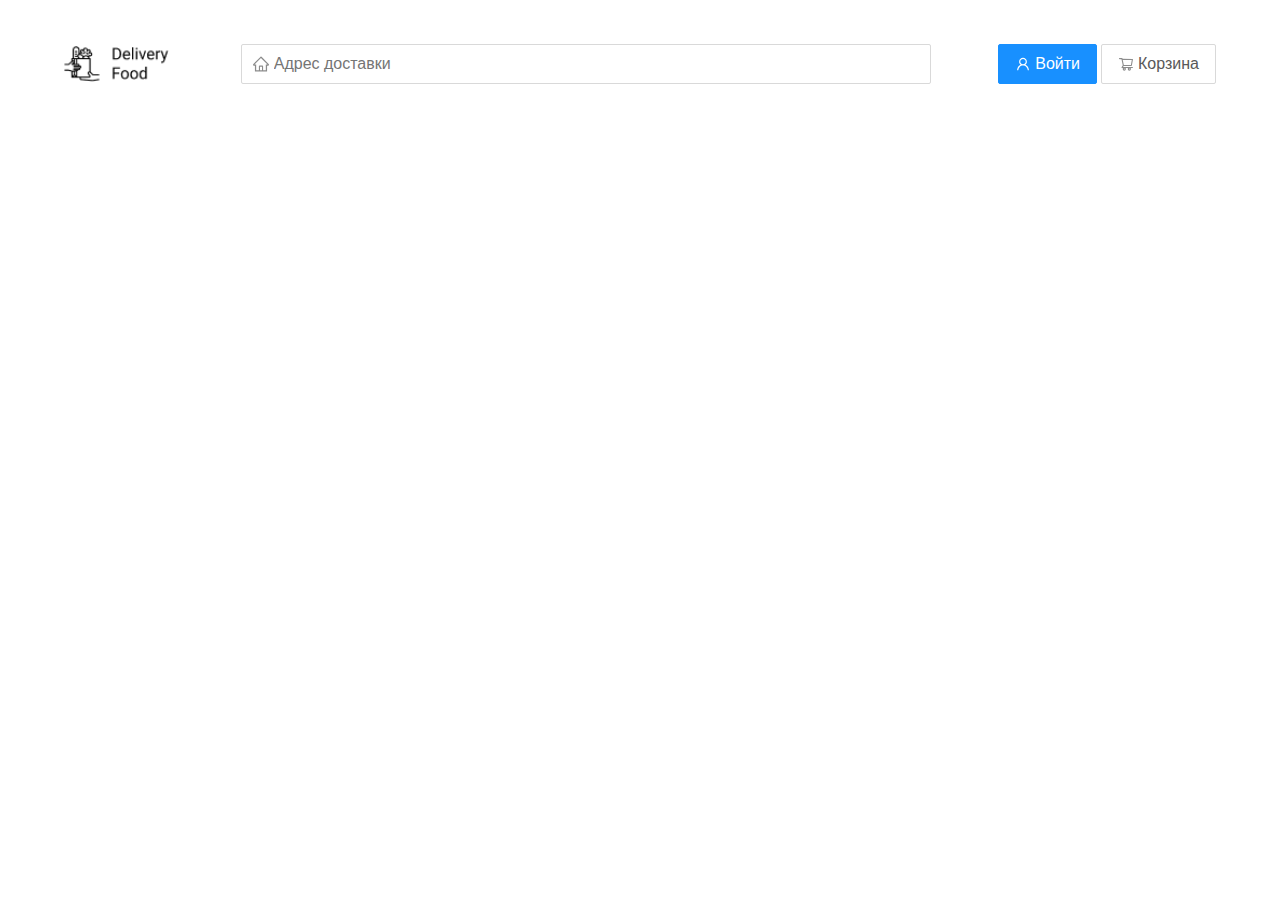
==== index.html @ cc723b59 "header" ====
<html>
<head>
<meta http-equiv="Content-Type" content="text/html; charset=UTF-8">
<title>Untitled Document</title>
</head>
<link rel="stylesheet" href="./css/style.css">
<body>
    <div class="container">
        <header class="header">
            <img src="./img/logo.png" alt="logo" class="logo">
            <input type="text" class="search-input" placeholder="Адрес доставки">
            <div class="buttons">
                <button class="button sign-in">Войти</button>
                <button class="button sign-cart">Корзина</button>
            </div>
        </header>
    </div>
</body>
</html>
---- css/style.css ----
.container {
  width: 90%;
  max-width: 1200px;
  margin: auto;
}

body {
  padding: 0;
  margin: 0;
}

.header {
  display: flex;
  justify-content: space-between;
  margin-top: 44px;
  height: 40px;
}

.search-input {
  height: 40px;
  width: 690px;
  border: 1px solid #D9D9D9;
  border-radius: 2px;
  background-image: url(../img/home.svg);
  background-repeat: no-repeat;
  background-position: left 10px center;
  font-size: 16px;
  line-height: 24px;
  color: #BFBFBF;
  padding-left: 32px;
}

.button {
  background: none;
  border: none;
  height: 40px;
  padding-left: 36px;
  padding-right: 16px;
  font-size: 16px;
  line-height: 24px;
}

.sign-in {
  background: #1890FF;
  border: 1px solid #1890FF;
  box-shadow: 0px 0px 2px rgba(0, 0, 0, 0.0015);
  border-radius: 2px;
  background-image: url(../img/user.svg);
  background-repeat: no-repeat;
  background-position: left 16px center;
  color: #FFFFFF;
}

.sign-cart {
  border: 1px solid #D9D9D9;
  box-shadow: 0px 0px 2px rgba(0, 0, 0, 0.0015);
  border-radius: 2px;
  background-image: url(../img/shopping-cart.svg);
  background-repeat: no-repeat;
  background-position: left 16px center;
  color: #595959;
}
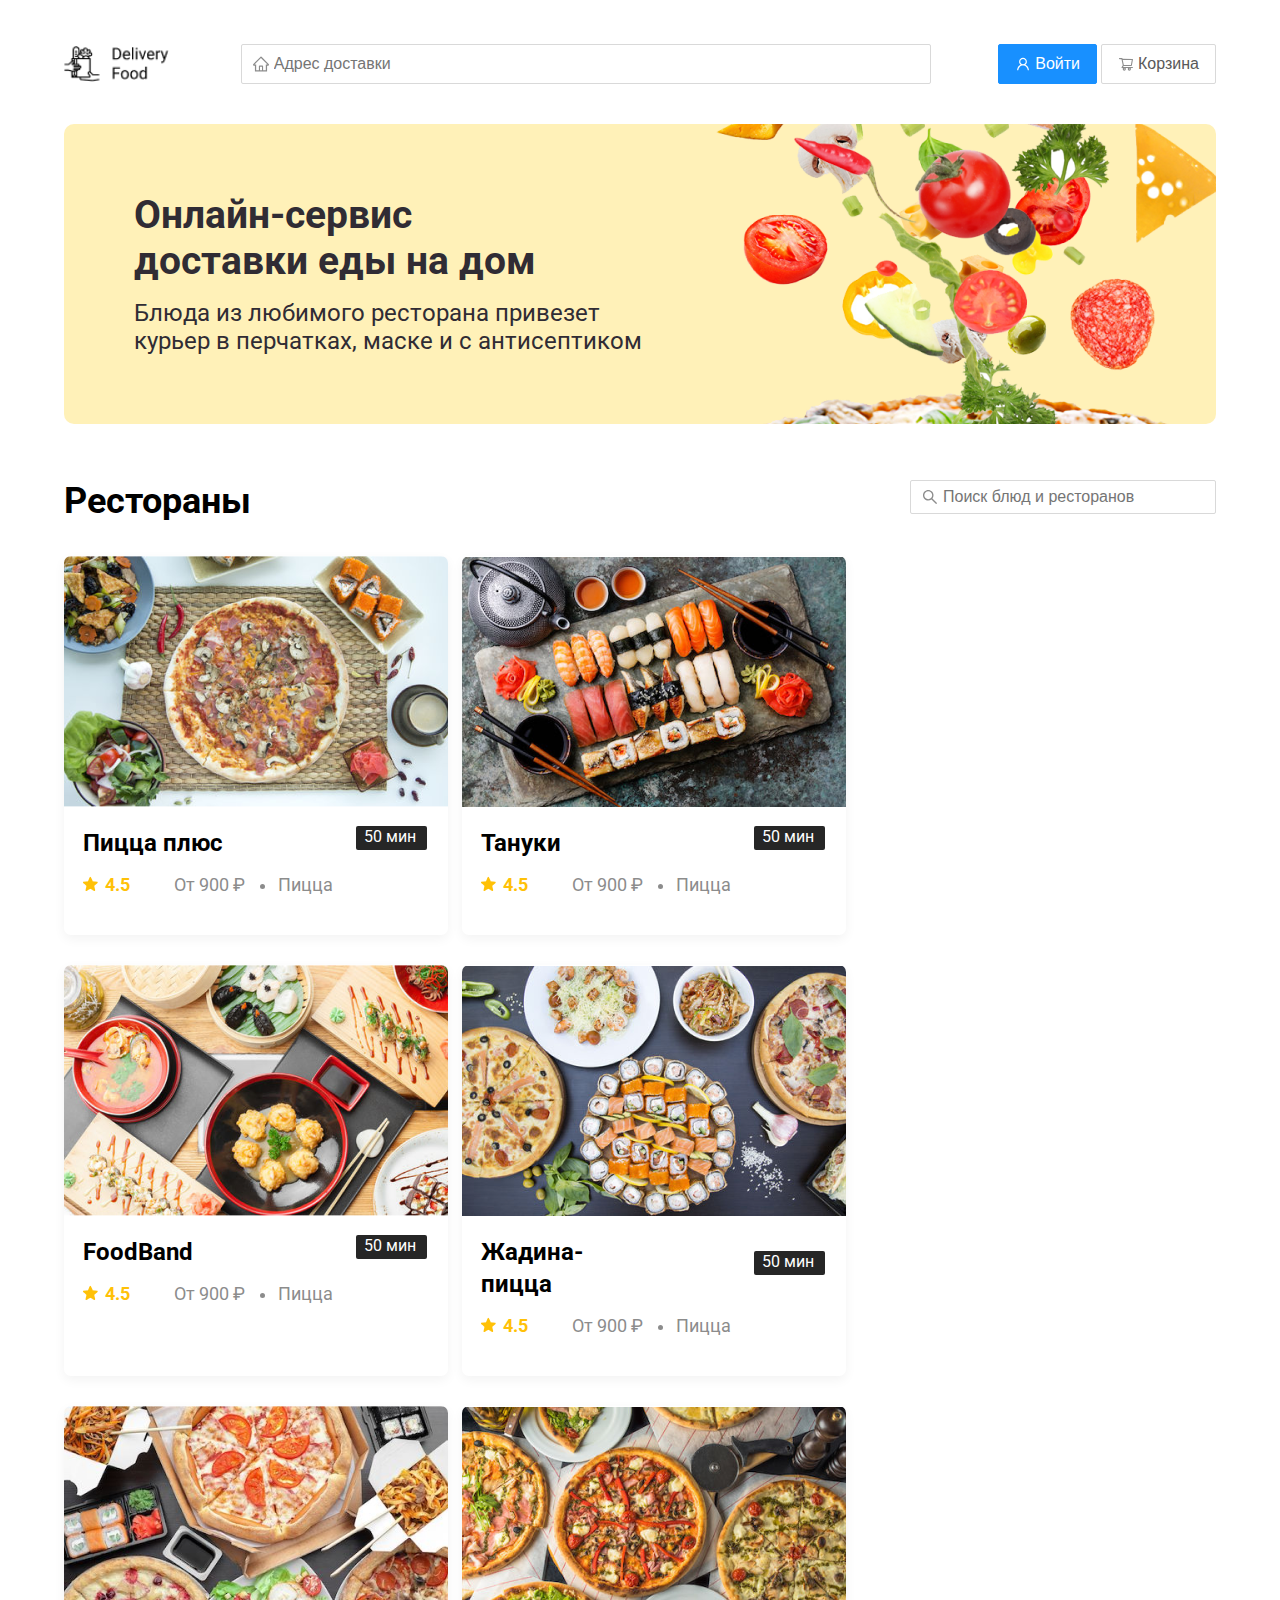
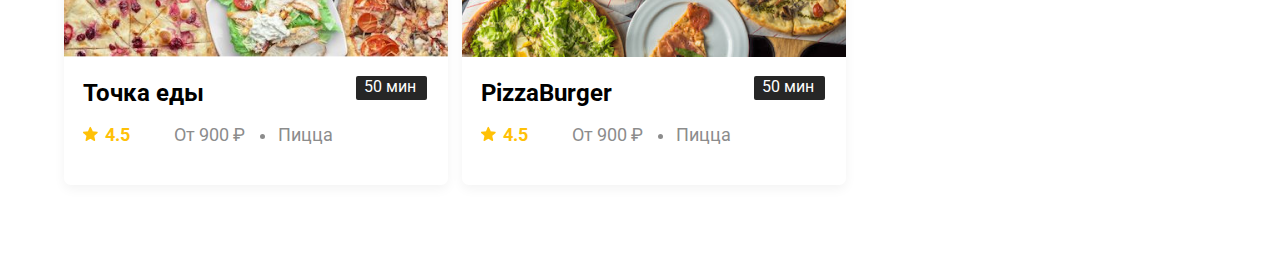
==== commit 19fcb13c: "promo and cards" ====
--- a/index.html
+++ b/index.html
@@ -4,16 +4,85 @@
 <title>Untitled Document</title>
 </head>
 <link rel="stylesheet" href="./css/style.css">
+<link href="https://fonts.googleapis.com/css2?family=Roboto:wght@400;700&display=swap" rel="stylesheet">
 <body>
-    <div class="container">
-        <header class="header">
-            <img src="./img/logo.png" alt="logo" class="logo">
-            <input type="text" class="search-input" placeholder="Адрес доставки">
-            <div class="buttons">
-                <button class="button sign-in">Войти</button>
-                <button class="button sign-cart">Корзина</button>
+    <header class="header">
+        <img src="./img/logo.png" alt="logo" class="logo">
+        <input type="text" class="input search-input" placeholder="Адрес доставки">
+        <div class="buttons">
+            <button class="button sign-in">Войти</button>
+            <button class="button sign-cart">Корзина</button>
+        </div>
+    </header>
+    <section class="promo">
+        <h1 class="promo-title">Онлайн-сервис<br>доставки еды на дом</h1>
+        <p class="promo-paragraph">Блюда из любимого ресторана привезет курьер в перчатках, маске и с антисептиком</p>
+    </section>
+    <section class="restaurant">
+        <h1 class="restaurant-title">Рестораны</h1>
+        <input type="text" class="input input-search" placeholder="Поиск блюд и ресторанов">
+        <div class="cards">
+            <div class="card">
+                <img src="./img/image.png" alt="Пицца плюс">
+                <div class="text-box">
+                    <div class="name-restaurant">Пицца плюс</div>
+                    <div class="time">50 мин</div>
+                    <div class="rating">4.5</div>
+                    <div class="price">От 900 ₽</div>
+                    <div class="category">Пицца</div>
+                </div>
             </div>
-        </header>
-    </div>
+            <div class="card">
+                <img src="./img/image-1.png" alt="Тануки">
+                <div class="text-box">
+                    <div class="name-restaurant">Тануки</div>
+                    <div class="time">50 мин</div>
+                    <div class="rating">4.5</div>
+                    <div class="price">От 900 ₽</div>
+                    <div class="category">Пицца</div>
+                </div>
+            </div>
+            <div class="card">
+                <img src="./img/image-2.png" alt="FoodBand">
+                <div class="text-box">
+                    <div class="name-restaurant">FoodBand</div>
+                    <div class="time">50 мин</div>
+                    <div class="rating">4.5</div>
+                    <div class="price">От 900 ₽</div>
+                    <div class="category">Пицца</div>
+                </div>
+            </div>
+            <div class="card">
+                <img src="./img/image-3.png" alt="Жадина-пицца">
+                <div class="text-box">
+                    <div class="name-restaurant">Жадина-пицца</div>
+                    <div class="time">50 мин</div>
+                    <div class="rating">4.5</div>
+                    <div class="price">От 900 ₽</div>
+                    <div class="category">Пицца</div>
+                </div>
+            </div>
+            <div class="card">
+                <img src="./img/image-4.png" alt="Точка еды">
+                <div class="text-box">
+                    <div class="name-restaurant">Точка еды</div>
+                    <div class="time">50 мин</div>
+                    <div class="rating">4.5</div>
+                    <div class="price">От 900 ₽</div>
+                    <div class="category">Пицца</div>
+                </div>
+            </div>
+            <div class="card">
+                <img src="./img/image-5.png" alt="PizzaBurger">
+                <div class="text-box">
+                    <div class="name-restaurant">PizzaBurger</div>
+                    <div class="time">50 мин</div>
+                    <div class="rating">4.5</div>
+                    <div class="price">От 900 ₽</div>
+                    <div class="category">Пицца</div>
+                </div>
+            </div>
+        </div>
+    </section>
 </body>
 </html>
--- a/css/style.css
+++ b/css/style.css
@@ -1,32 +1,30 @@
-.container {
-  width: 90%;
-  max-width: 1200px;
-  margin: auto;
-}
-
 body {
   padding: 0;
   margin: 0;
+  font-family: "Roboto", sans-serif;
+  color: #302C34;
 }
 
 .header {
+  width: 90%;
+  max-width: 1200px;
+  margin: auto;
   display: flex;
   justify-content: space-between;
   margin-top: 44px;
   height: 40px;
 }
-
 .search-input {
   height: 40px;
   width: 690px;
   border: 1px solid #D9D9D9;
   border-radius: 2px;
-  background-image: url(../img/home.svg);
-  background-repeat: no-repeat;
-  background-position: left 10px center;
   font-size: 16px;
   line-height: 24px;
   color: #BFBFBF;
+  background-image: url(../img/home.svg);
+  background-repeat: no-repeat;
+  background-position: left 10px center;
   padding-left: 32px;
 }
 
@@ -59,4 +57,155 @@
   background-repeat: no-repeat;
   background-position: left 16px center;
   color: #595959;
+}
+
+.promo {
+  width: 90%;
+  max-width: 1200px;
+  margin: auto;
+  height: 300px;
+  background: #FFF1B8;
+  border-radius: 10px;
+  background-image: url(../img/promo.png);
+  background-repeat: no-repeat;
+  background-position: right -200px center;
+  margin-top: 40px;
+}
+.promo-title {
+  margin: 0;
+  margin-left: 70px;
+  padding-top: 68px;
+  margin-bottom: 15px;
+  font-weight: bold;
+  font-size: 39px;
+  line-height: 46px;
+}
+
+.promo-paragraph {
+  margin: 0;
+  margin-left: 70px;
+  margin-bottom: 68px;
+  font-weight: normal;
+  font-size: 24px;
+  line-height: 28px;
+  max-width: 538px;
+}
+
+.restaurant {
+  width: 90%;
+  max-width: 1200px;
+  margin: auto;
+  display: flex;
+  flex-wrap: wrap;
+  justify-content: space-between;
+  margin-top: 56px;
+  margin-bottom: 60px;
+}
+.restaurant-title {
+  margin: 0;
+  font-size: 36px;
+  line-height: 42px;
+  color: #000000;
+}
+
+.cards {
+  flex-basis: 100%;
+  margin-top: 34px;
+  display: flex;
+  flex-wrap: wrap;
+}
+
+.card {
+  flex-basis: 30%;
+  box-shadow: 0px 4px 12px rgba(0, 0, 0, 0.05);
+  border-radius: 7px;
+  margin-right: 14px;
+  margin-bottom: 30px;
+}
+
+.card img {
+  border-radius: 7px 7px 0px 0px;
+}
+
+.text-box {
+  width: 90%;
+  max-width: 1200px;
+  margin: auto;
+  display: flex;
+  flex-wrap: wrap;
+  justify-content: flex-start;
+  margin-bottom: 34px;
+}
+.name-restaurant {
+  flex-basis: 50%;
+  font-weight: bold;
+  font-size: 24px;
+  line-height: 32px;
+  color: #000000;
+  margin: 20px 0px 10px 0px;
+}
+
+.time {
+  margin-left: 100px;
+  align-self: center;
+  width: 55px;
+  height: 22px;
+  background: #262626;
+  border-radius: 2px;
+  color: #FFFFFF;
+  padding: 1px 8px;
+}
+
+.rating {
+  flex-basis: 20%;
+  padding-left: 22px;
+  background-image: url(../img/star.png);
+  background-size: 15px;
+  background-repeat: no-repeat;
+  background-position: left top 7px;
+  font-weight: bold;
+  font-size: 18px;
+  line-height: 32px;
+  color: #FFC107;
+}
+
+.price {
+  flex-basis: 30%;
+  font-weight: normal;
+  font-size: 18px;
+  line-height: 32px;
+  color: #8C8C8C;
+}
+
+.price::after {
+  content: " ";
+  width: 5px;
+  height: 5px;
+  border-radius: 50%;
+  background: #8C8C8C;
+  display: inline-block;
+  vertical-align: middle;
+  margin-left: 15px;
+}
+
+.category {
+  flex-basis: 30%;
+  font-weight: normal;
+  font-size: 18px;
+  line-height: 32px;
+  color: #8C8C8C;
+}
+
+.input-search {
+  border: 1px solid #D9D9D9;
+  border-radius: 2px;
+  font-size: 16px;
+  line-height: 24px;
+  color: #BFBFBF;
+  width: 306px;
+  height: 34px;
+  background-image: url(../img/search.svg);
+  background-repeat: no-repeat;
+  background-position: left 10px center;
+  padding-left: 32px;
 }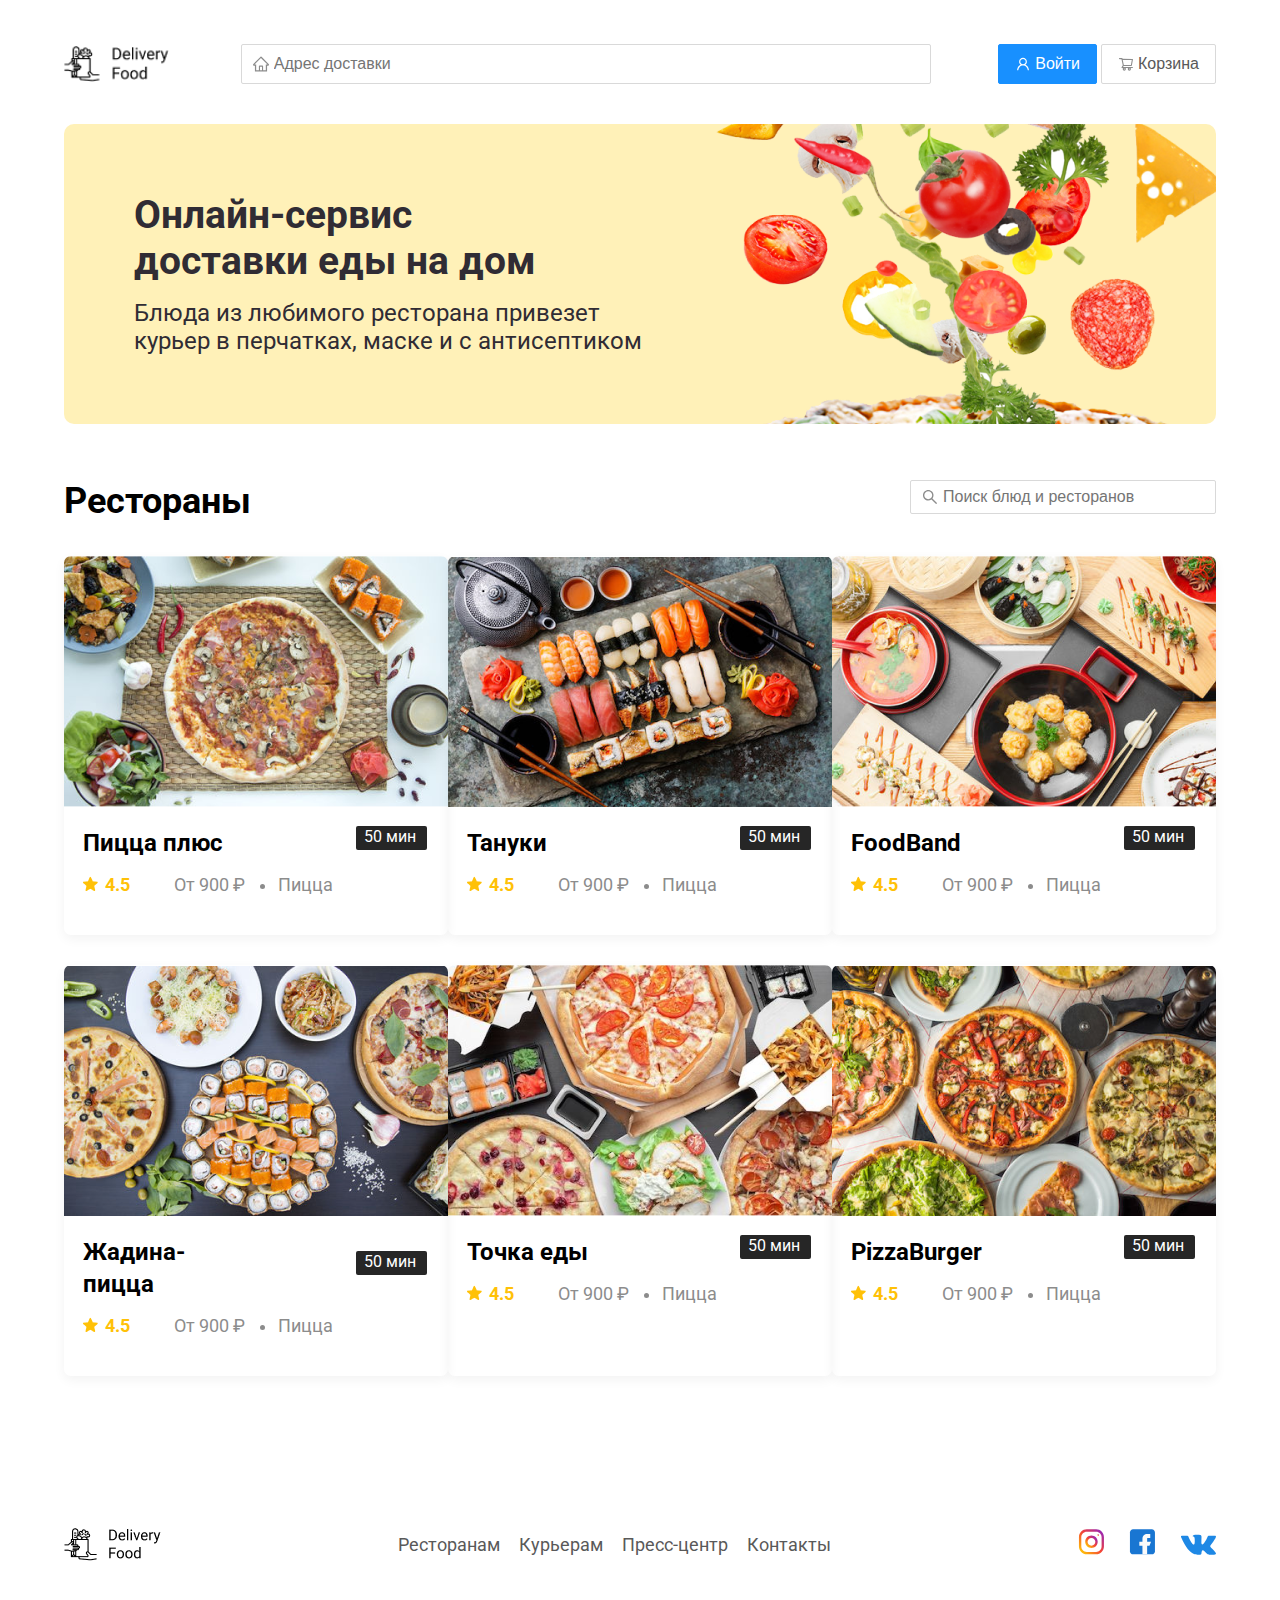
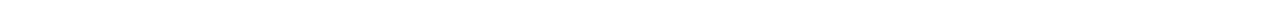
==== commit 81773720: "addaptive" ====
--- a/index.html
+++ b/index.html
@@ -1,6 +1,7 @@
 <html>
 <head>
 <meta http-equiv="Content-Type" content="text/html; charset=UTF-8">
+<meta name="viewport" content="width=device-width, initial-scale=1.0">
 <title>Untitled Document</title>
 </head>
 <link rel="stylesheet" href="./css/style.css">
@@ -14,75 +15,93 @@
             <button class="button sign-cart">Корзина</button>
         </div>
     </header>
-    <section class="promo">
-        <h1 class="promo-title">Онлайн-сервис<br>доставки еды на дом</h1>
-        <p class="promo-paragraph">Блюда из любимого ресторана привезет курьер в перчатках, маске и с антисептиком</p>
-    </section>
-    <section class="restaurant">
-        <h1 class="restaurant-title">Рестораны</h1>
-        <input type="text" class="input input-search" placeholder="Поиск блюд и ресторанов">
-        <div class="cards">
-            <div class="card">
-                <img src="./img/image.png" alt="Пицца плюс">
-                <div class="text-box">
-                    <div class="name-restaurant">Пицца плюс</div>
-                    <div class="time">50 мин</div>
-                    <div class="rating">4.5</div>
-                    <div class="price">От 900 ₽</div>
-                    <div class="category">Пицца</div>
+        <section class="promo">
+            <h1 class="promo-title">Онлайн-сервис<br>доставки еды на дом</h1>
+            <p class="promo-paragraph">Блюда из любимого ресторана привезет курьер в перчатках, маске и с антисептиком</p>
+        </section>
+        <section class="restaurant">
+            <h1 class="restaurant-title">Рестораны</h1>
+            <input type="text" class="input input-search" placeholder="Поиск блюд и ресторанов">
+            <div class="cards">
+                <div class="card">
+                    <img src="./img/image.png" alt="Пицца плюс">
+                    <div class="text-box">
+                        <div class="name-restaurant">Пицца плюс</div>
+                        <div class="time">50 мин</div>
+                        <div class="rating">4.5</div>
+                        <div class="price">От 900 ₽</div>
+                        <div class="category">Пицца</div>
+                    </div>
+                </div>
+                <div class="card">
+                    <img src="./img/image-1.png" alt="Тануки">
+                    <div class="text-box">
+                        <div class="name-restaurant">Тануки</div>
+                        <div class="time">50 мин</div>
+                        <div class="rating">4.5</div>
+                        <div class="price">От 900 ₽</div>
+                        <div class="category">Пицца</div>
+                    </div>
+                </div>
+                <div class="card">
+                    <img src="./img/image-2.png" alt="FoodBand">
+                    <div class="text-box">
+                        <div class="name-restaurant">FoodBand</div>
+                        <div class="time">50 мин</div>
+                        <div class="rating">4.5</div>
+                        <div class="price">От 900 ₽</div>
+                        <div class="category">Пицца</div>
+                    </div>
+                </div>
+                <div class="card">
+                    <img src="./img/image-3.png" alt="Жадина-пицца">
+                    <div class="text-box">
+                        <div class="name-restaurant">Жадина-пицца</div>
+                        <div class="time">50 мин</div>
+                        <div class="rating">4.5</div>
+                        <div class="price">От 900 ₽</div>
+                        <div class="category">Пицца</div>
+                    </div>
+                </div>
+                <div class="card">
+                    <img src="./img/image-4.png" alt="Точка еды">
+                    <div class="text-box">
+                        <div class="name-restaurant">Точка еды</div>
+                        <div class="time">50 мин</div>
+                        <div class="rating">4.5</div>
+                        <div class="price">От 900 ₽</div>
+                        <div class="category">Пицца</div>
+                    </div>
+                </div>
+                <div class="card">
+                    <img src="./img/image-5.png" alt="PizzaBurger">
+                    <div class="text-box">
+                        <div class="name-restaurant">PizzaBurger</div>
+                        <div class="time">50 мин</div>
+                        <div class="rating">4.5</div>
+                        <div class="price">От 900 ₽</div>
+                        <div class="category">Пицца</div>
+                    </div>
                 </div>
             </div>
-            <div class="card">
-                <img src="./img/image-1.png" alt="Тануки">
-                <div class="text-box">
-                    <div class="name-restaurant">Тануки</div>
-                    <div class="time">50 мин</div>
-                    <div class="rating">4.5</div>
-                    <div class="price">От 900 ₽</div>
-                    <div class="category">Пицца</div>
-                </div>
-            </div>
-            <div class="card">
-                <img src="./img/image-2.png" alt="FoodBand">
-                <div class="text-box">
-                    <div class="name-restaurant">FoodBand</div>
-                    <div class="time">50 мин</div>
-                    <div class="rating">4.5</div>
-                    <div class="price">От 900 ₽</div>
-                    <div class="category">Пицца</div>
-                </div>
-            </div>
-            <div class="card">
-                <img src="./img/image-3.png" alt="Жадина-пицца">
-                <div class="text-box">
-                    <div class="name-restaurant">Жадина-пицца</div>
-                    <div class="time">50 мин</div>
-                    <div class="rating">4.5</div>
-                    <div class="price">От 900 ₽</div>
-                    <div class="category">Пицца</div>
-                </div>
-            </div>
-            <div class="card">
-                <img src="./img/image-4.png" alt="Точка еды">
-                <div class="text-box">
-                    <div class="name-restaurant">Точка еды</div>
-                    <div class="time">50 мин</div>
-                    <div class="rating">4.5</div>
-                    <div class="price">От 900 ₽</div>
-                    <div class="category">Пицца</div>
-                </div>
-            </div>
-            <div class="card">
-                <img src="./img/image-5.png" alt="PizzaBurger">
-                <div class="text-box">
-                    <div class="name-restaurant">PizzaBurger</div>
-                    <div class="time">50 мин</div>
-                    <div class="rating">4.5</div>
-                    <div class="price">От 900 ₽</div>
-                    <div class="category">Пицца</div>
-                </div>
-            </div>
+        </section>
+   
+
+    <footer class="footer">
+        <div>
+            <img src="./img/logo.png" alt="Logo" class="logo">
+            <nav class="footer-menu">
+                <a href="#">Ресторанам</a>
+                <a href="#">Курьерам</a>
+                <a href="#">Пресс-центр</a>
+                <a href="#">Контакты</a>
+            </nav>
+            <nav class="icons">
+                <a href="#"><img src="./img/inst.svg" alt="instagram" class="icon"></a>
+                <a href="#"><img src="./img/facebook.svg" alt="facebook" class="icon"></a>
+                <a href="#"><img src="./img/vk.svg" alt="vk" class="icon"></a>
+            </nav>
         </div>
-    </section>
+    </footer>
 </body>
 </html>
--- a/css/style.css
+++ b/css/style.css
@@ -113,13 +113,13 @@
   margin-top: 34px;
   display: flex;
   flex-wrap: wrap;
+  justify-content: space-between;
 }
 
 .card {
   flex-basis: 30%;
   box-shadow: 0px 4px 12px rgba(0, 0, 0, 0.05);
   border-radius: 7px;
-  margin-right: 14px;
   margin-bottom: 30px;
 }
 
@@ -208,4 +208,121 @@
   background-repeat: no-repeat;
   background-position: left 10px center;
   padding-left: 32px;
+}
+
+.footer {
+  background: white;
+}
+
+.footer > div {
+  width: 90%;
+  max-width: 1200px;
+  margin: auto;
+  background: white;
+  height: 156px;
+  display: flex;
+  justify-content: space-between;
+  align-items: center;
+}
+.footer-menu a {
+  text-decoration: none;
+  font-size: 18px;
+  line-height: 21px;
+  color: #595959;
+  margin-right: 15px;
+}
+
+.icons a:not(:last-child) {
+  margin-right: 21px;
+}
+
+@media (max-width: 1200px) {
+  .search-input {
+    flex: 0.8;
+  }
+}
+@media (max-width: 992px) {
+  .promo {
+    background-image: none;
+  }
+
+  .restaurant-title {
+    flex-basis: 100%;
+  }
+
+  .input-search {
+    order: -1;
+    margin-bottom: 34px;
+    margin-top: 34px;
+  }
+}
+@media (max-width: 768px) {
+  .promo {
+    padding-right: 30px;
+  }
+
+  .promo-title {
+    margin-left: 0;
+    text-align: center;
+  }
+
+  .promo-paragraph {
+    margin-left: 30px;
+    text-align: justify;
+  }
+
+  .footer > div {
+    flex-direction: column;
+    justify-content: center;
+    align-items: flex-start;
+  }
+
+  .footer-menu {
+    margin-top: 20px;
+    margin-bottom: 20px;
+  }
+}
+@media (max-width: 576px) {
+  .header {
+    flex-wrap: wrap;
+  }
+
+  .search-input {
+    order: 1;
+    margin-top: 10px;
+    margin-bottom: 10px;
+  }
+
+  .promo {
+    margin: 0;
+    width: 80%;
+    margin-top: 100px;
+    height: auto;
+    padding-bottom: 20px;
+    margin-left: 14px;
+    margin-right: 14px;
+    padding-left: 30px;
+    padding-right: 50px;
+  }
+
+  .restaurant {
+    margin: 0;
+    width: 60%;
+    margin-left: 10px;
+  }
+
+  .card {
+    margin-right: 10px;
+  }
+
+  .footer > div {
+    height: auto;
+    margin-top: 20px;
+    margin-bottom: 20px;
+  }
+
+  .footer-menu {
+    display: flex;
+    flex-direction: column;
+  }
 }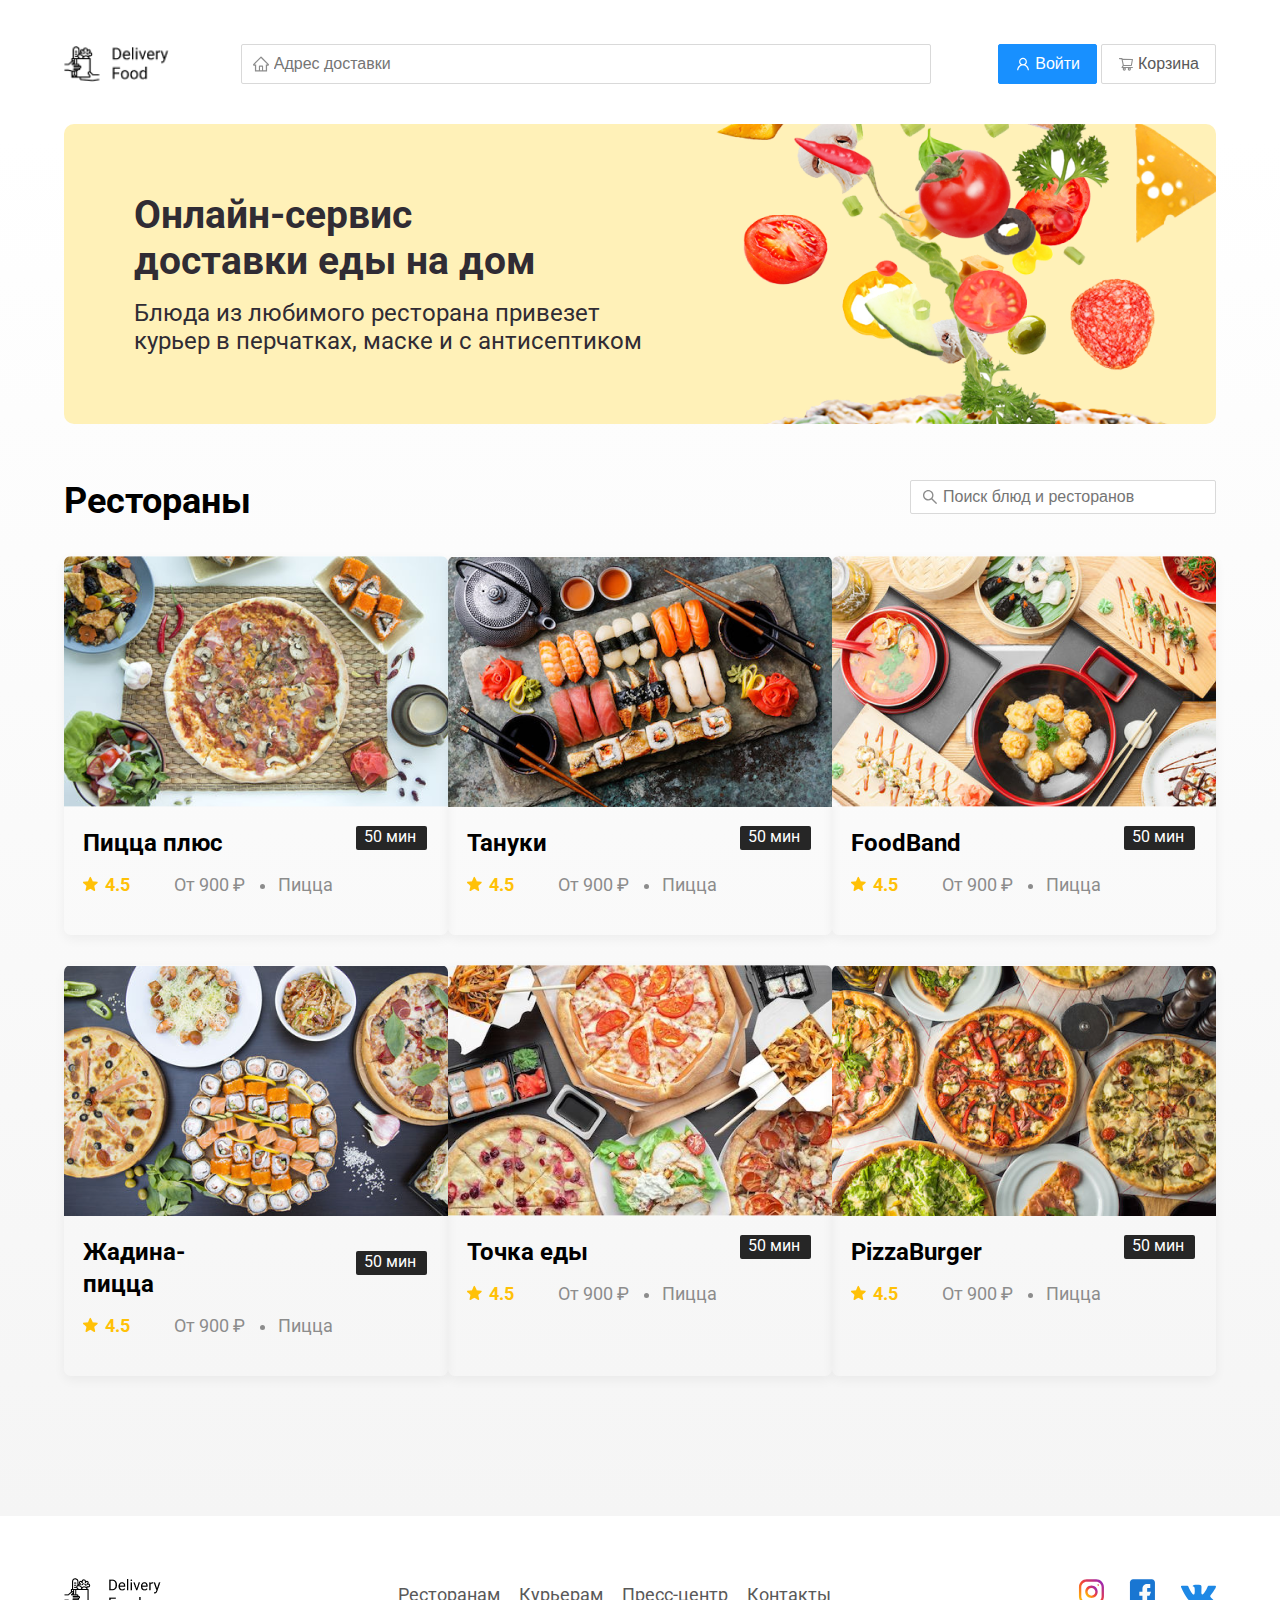
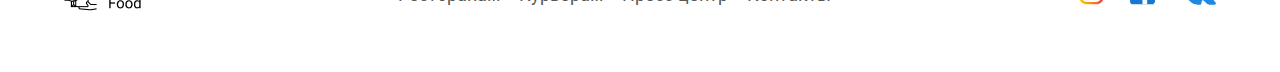
==== commit 3d5a3f68: "addaptive end" ====
--- a/index.html
+++ b/index.html
@@ -15,11 +15,16 @@
             <button class="button sign-cart">Корзина</button>
         </div>
     </header>
-        <section class="promo">
+
+    <div class="section">
+        <div class="promo">
+         
             <h1 class="promo-title">Онлайн-сервис<br>доставки еды на дом</h1>
             <p class="promo-paragraph">Блюда из любимого ресторана привезет курьер в перчатках, маске и с антисептиком</p>
-        </section>
-        <section class="restaurant">
+        
+        </div>
+
+        <div class="restaurant">
             <h1 class="restaurant-title">Рестораны</h1>
             <input type="text" class="input input-search" placeholder="Поиск блюд и ресторанов">
             <div class="cards">
@@ -84,7 +89,10 @@
                     </div>
                 </div>
             </div>
-        </section>
+        </div>
+    </div>
+       
+       
    
 
     <footer class="footer">
--- a/css/style.css
+++ b/css/style.css
@@ -14,6 +14,7 @@
   margin-top: 44px;
   height: 40px;
 }
+
 .search-input {
   height: 40px;
   width: 690px;
@@ -71,6 +72,7 @@
   background-position: right -200px center;
   margin-top: 40px;
 }
+
 .promo-title {
   margin: 0;
   margin-left: 70px;
@@ -101,6 +103,7 @@
   margin-top: 56px;
   margin-bottom: 60px;
 }
+
 .restaurant-title {
   margin: 0;
   font-size: 36px;
@@ -136,6 +139,7 @@
   justify-content: flex-start;
   margin-bottom: 34px;
 }
+
 .name-restaurant {
   flex-basis: 50%;
   font-weight: bold;
@@ -224,6 +228,7 @@
   justify-content: space-between;
   align-items: center;
 }
+
 .footer-menu a {
   text-decoration: none;
   font-size: 18px;
@@ -236,34 +241,37 @@
   margin-right: 21px;
 }
 
+.section {
+  min-width: 100%;
+  background: linear-gradient(180deg, rgba(245, 245, 245, 0) 1.04%, #F5F5F5 100%);
+  padding-bottom: 50px;
+}
+
 @media (max-width: 1200px) {
   .search-input {
-    flex: 0.8;
+    flex: 1;
   }
 }
 @media (max-width: 992px) {
   .promo {
     background-image: none;
-  }
-
-  .restaurant-title {
-    flex-basis: 100%;
   }
 
   .input-search {
     order: -1;
     margin-bottom: 34px;
     margin-top: 34px;
+    min-width: 306px;
   }
 }
 @media (max-width: 768px) {
-  .promo {
-    padding-right: 30px;
+  .restaurant-title {
+    flex-basis: 100%;
   }
 
   .promo-title {
-    margin-left: 0;
-    text-align: center;
+    margin-left: 30px;
+    text-align: justify;
   }
 
   .promo-paragraph {
@@ -295,24 +303,35 @@
 
   .promo {
     margin: 0;
-    width: 80%;
     margin-top: 100px;
     height: auto;
     padding-bottom: 20px;
-    margin-left: 14px;
-    margin-right: 14px;
-    padding-left: 30px;
-    padding-right: 50px;
+    padding-left: 14px;
+    padding-right: 14px;
+    margin-left: 5px;
+  }
+
+  .card img {
+    width: 306px;
+  }
+
+  .promo-title {
+    margin-left: 0;
+    text-align: none;
+  }
+
+  .promo-paragraph {
+    margin-left: 0;
+    text-align: none;
   }
 
   .restaurant {
     margin: 0;
-    width: 60%;
-    margin-left: 10px;
-  }
-
-  .card {
-    margin-right: 10px;
+    margin-left: 14px;
+  }
+
+  .text-box {
+    flex-direction: column;
   }
 
   .footer > div {
@@ -321,6 +340,11 @@
     margin-bottom: 20px;
   }
 
+  .time {
+    margin-left: 0;
+    align-self: flex-start;
+  }
+
   .footer-menu {
     display: flex;
     flex-direction: column;
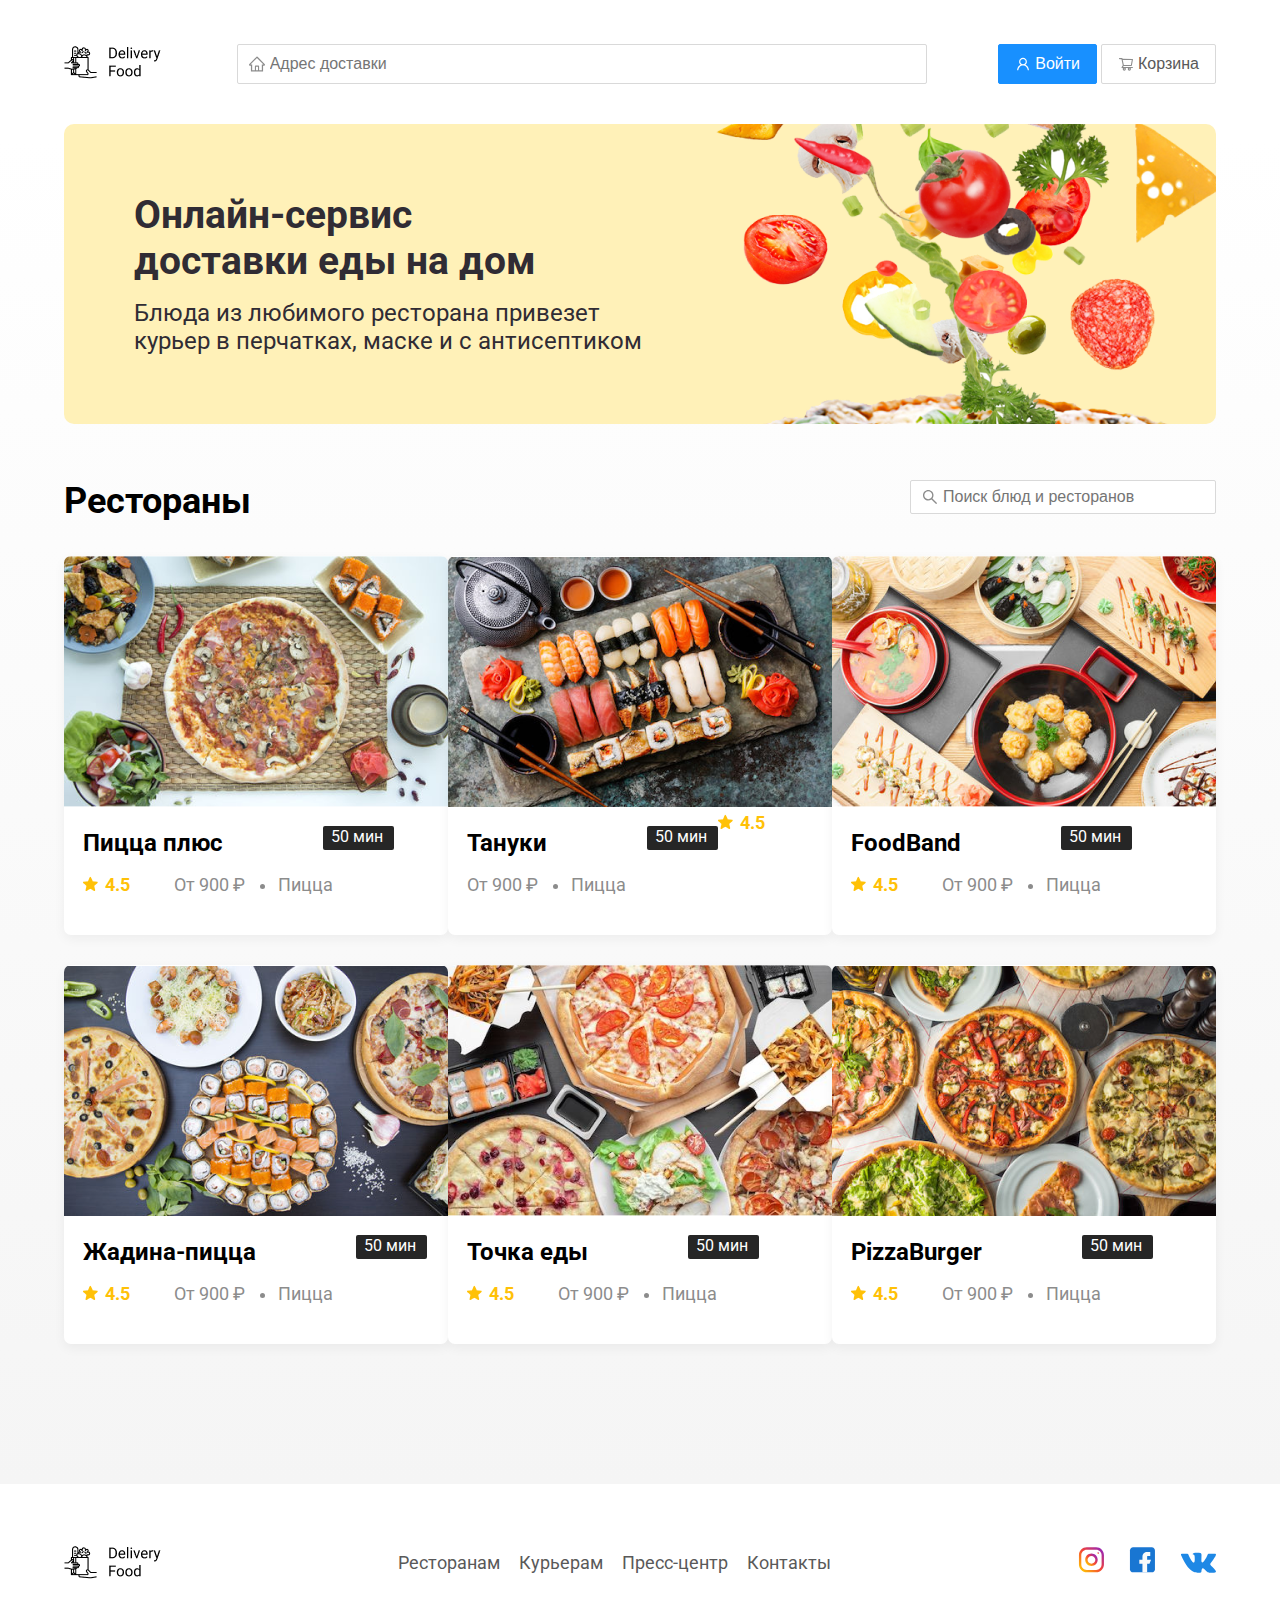
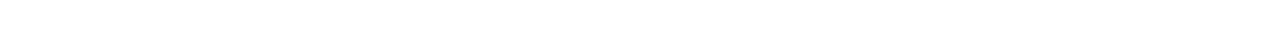
==== commit 719cee27: "restaurent and addaptive" ====
--- a/index.html
+++ b/index.html
@@ -8,7 +8,7 @@
 <link href="https://fonts.googleapis.com/css2?family=Roboto:wght@400;700&display=swap" rel="stylesheet">
 <body>
     <header class="header">
-        <img src="./img/logo.png" alt="logo" class="logo">
+        <a href="./index.html"><img src="./img/logo.png" alt="logo" class="logo"></a>
         <input type="text" class="input search-input" placeholder="Адрес доставки">
         <div class="buttons">
             <button class="button sign-in">Войти</button>
@@ -29,7 +29,7 @@
             <input type="text" class="input input-search" placeholder="Поиск блюд и ресторанов">
             <div class="cards">
                 <div class="card">
-                    <img src="./img/image.png" alt="Пицца плюс">
+                    <a href="restaurant.html"><img src="./img/image.png" alt="Пицца плюс"></a>
                     <div class="text-box">
                         <div class="name-restaurant">Пицца плюс</div>
                         <div class="time">50 мин</div>
@@ -39,7 +39,7 @@
                     </div>
                 </div>
                 <div class="card">
-                    <img src="./img/image-1.png" alt="Тануки">
+                    <a href="./restaurant.html"><img src="./img/image-1.png" alt="Тануки"></a>
                     <div class="text-box">
                         <div class="name-restaurant">Тануки</div>
                         <div class="time">50 мин</div>
@@ -49,7 +49,7 @@
                     </div>
                 </div>
                 <div class="card">
-                    <img src="./img/image-2.png" alt="FoodBand">
+                    <a href="./restaurant.html"><img src="./img/image-2.png" alt="FoodBand"></a>
                     <div class="text-box">
                         <div class="name-restaurant">FoodBand</div>
                         <div class="time">50 мин</div>
@@ -59,7 +59,7 @@
                     </div>
                 </div>
                 <div class="card">
-                    <img src="./img/image-3.png" alt="Жадина-пицца">
+                    <a href="./restaurant.html"><img src="./img/image-3.png" alt="Жадина-пицца"></a>
                     <div class="text-box">
                         <div class="name-restaurant">Жадина-пицца</div>
                         <div class="time">50 мин</div>
@@ -69,7 +69,7 @@
                     </div>
                 </div>
                 <div class="card">
-                    <img src="./img/image-4.png" alt="Точка еды">
+                    <a href="./restaurant.html"><img src="./img/image-4.png" alt="Точка еды"></a>
                     <div class="text-box">
                         <div class="name-restaurant">Точка еды</div>
                         <div class="time">50 мин</div>
@@ -79,7 +79,7 @@
                     </div>
                 </div>
                 <div class="card">
-                    <img src="./img/image-5.png" alt="PizzaBurger">
+                    <a href="./restaurant.html"><img src="./img/image-5.png" alt="PizzaBurger"></a>
                     <div class="text-box">
                         <div class="name-restaurant">PizzaBurger</div>
                         <div class="time">50 мин</div>
--- a/css/style.css
+++ b/css/style.css
@@ -112,7 +112,6 @@
 }
 
 .cards {
-  flex-basis: 100%;
   margin-top: 34px;
   display: flex;
   flex-wrap: wrap;
@@ -121,9 +120,14 @@
 
 .card {
   flex-basis: 30%;
+  background: #FFFFFF;
   box-shadow: 0px 4px 12px rgba(0, 0, 0, 0.05);
   border-radius: 7px;
   margin-bottom: 30px;
+}
+
+.card:nth-child(3n+3) {
+  margin-right: 0;
 }
 
 .card img {
@@ -141,7 +145,6 @@
 }
 
 .name-restaurant {
-  flex-basis: 50%;
   font-weight: bold;
   font-size: 24px;
   line-height: 32px;
@@ -247,12 +250,125 @@
   padding-bottom: 50px;
 }
 
+.restaurant-box {
+  margin-top: 40px;
+  margin-right: 800px;
+  padding-top: 10px;
+  width: auto;
+  display: inline-block;
+}
+
+.restaurant-box .rating, .restaurant-box .price, .restaurant-box .category {
+  display: inline-block;
+}
+
+.restaurant-box .rating {
+  margin-left: 35px;
+}
+
+.restaurant-box .price {
+  margin-left: 26px;
+}
+
+.restaurant-box .category {
+  margin-left: 10px;
+}
+
+.card-text {
+  width: 90%;
+  max-width: 1200px;
+  margin: auto;
+  margin-top: 24px;
+}
+
+.food-name {
+  font-weight: normal;
+  font-size: 24px;
+  line-height: 32px;
+  margin-bottom: 10px;
+}
+
+.food-text {
+  font-size: 18px;
+  line-height: 21px;
+  color: #8C8C8C;
+  margin-bottom: 24px;
+}
+
+.food-price {
+  display: inline;
+  font-weight: bold;
+  font-size: 20px;
+  line-height: 32px;
+  margin-left: 32px;
+}
+
+.in-cart {
+  margin: 0;
+  border: none;
+  background: #1890FF;
+  border-radius: 2px;
+  font-weight: normal;
+  font-size: 16px;
+  line-height: 24px;
+  color: #FFFFFF;
+  margin-bottom: 30px;
+  padding-right: 36px;
+  padding-left: 16px;
+  padding-top: 8px;
+  padding-bottom: 8px;
+  background-image: url(../img/shopping-cart-white.svg);
+  background-repeat: no-repeat;
+  background-position: right 16px center;
+}
+
+.restaurant-name {
+  margin-top: 40px;
+}
+
 @media (max-width: 1200px) {
+  .restaurant-box {
+    display: flex;
+  }
+
+  .restaurant-box .rating, .restaurant-box .price, .restaurant-box .category {
+    margin-left: 0;
+  }
+
+  .restaurant-box .price {
+    width: 250px;
+  }
+
   .search-input {
     flex: 1;
   }
+
+  .cards {
+    justify-content: space-between;
+  }
+
+  .card {
+    margin-right: 0;
+    width: 330px;
+  }
+
+  .card img {
+    width: 330px;
+  }
+
+  .card:nth-child(2n) {
+    margin-right: 0;
+  }
 }
 @media (max-width: 992px) {
+  .card {
+    width: 350px;
+  }
+
+  .card img {
+    width: 350px;
+  }
+
   .promo {
     background-image: none;
   }
@@ -263,10 +379,30 @@
     margin-top: 34px;
     min-width: 306px;
   }
-}
-@media (max-width: 768px) {
+
   .restaurant-title {
     flex-basis: 100%;
+  }
+}
+@media (max-width: 768px) {
+  .header {
+    flex-wrap: wrap;
+  }
+
+  .restaurant-box {
+    margin-top: 0;
+  }
+
+  .restaurant-name {
+    margin-top: 20;
+  }
+
+  .restaurant-title {
+    flex-basis: 100%;
+  }
+
+  .section {
+    padding-top: 20;
   }
 
   .promo-title {
@@ -277,6 +413,14 @@
   .promo-paragraph {
     margin-left: 30px;
     text-align: justify;
+  }
+
+  .card {
+    width: 306px;
+  }
+
+  .card img {
+    width: 306px;
   }
 
   .footer > div {
@@ -289,10 +433,44 @@
     margin-top: 20px;
     margin-bottom: 20px;
   }
+
+  .text-box {
+    flex-direction: column;
+  }
+
+  .time {
+    margin-left: 0;
+    align-self: flex-start;
+  }
 }
 @media (max-width: 576px) {
+  .buttons {
+    margin-top: 10px;
+  }
+
+  .restaurant-title {
+    width: 90%;
+    max-width: 1200px;
+    margin: auto;
+  }
+
+  .restaurant-name {
+    margin-right: 0;
+    padding-top: 0;
+    margin-bottom: 10px;
+  }
+
+  .restaurant-box {
+    margin-top: 0;
+    display: flex;
+    flex-direction: column;
+    padding-top: 0;
+    margin-bottom: 10px;
+  }
+
   .header {
     flex-wrap: wrap;
+    margin-bottom: 100px;
   }
 
   .search-input {
@@ -308,11 +486,29 @@
     padding-bottom: 20px;
     padding-left: 14px;
     padding-right: 14px;
-    margin-left: 5px;
+    margin-left: 0;
+    width: 90%;
+    max-width: 1200px;
+    margin: auto;
+  }
+
+  .section {
+    width: 90%;
+    max-width: 1200px;
+    margin: auto;
+    padding-top: 0;
+  }
+
+  .input-search {
+    min-width: 0;
+  }
+
+  .card {
+    width: 294px;
   }
 
   .card img {
-    width: 306px;
+    width: 294px;
   }
 
   .promo-title {
@@ -327,7 +523,9 @@
 
   .restaurant {
     margin: 0;
-    margin-left: 14px;
+    width: 90%;
+    max-width: 1200px;
+    margin: auto;
   }
 
   .text-box {
@@ -340,13 +538,46 @@
     margin-bottom: 20px;
   }
 
+  .name-restaurant {
+    flex-basis: 0%;
+  }
+
   .time {
     margin-left: 0;
     align-self: flex-start;
+    flex-basis: 0%;
+  }
+
+  .rating {
+    flex-basis: 0%;
+  }
+
+  .category {
+    flex-basis: 0%;
+  }
+
+  .price {
+    flex-basis: 0%;
   }
 
   .footer-menu {
     display: flex;
     flex-direction: column;
   }
+
+  .card:nth-child(2n+1) {
+    margin-right: 0;
+  }
+
+  .promo-title {
+    font-weight: bold;
+    font-size: 30px;
+    line-height: 37px;
+  }
+
+  .promo-paragraph {
+    font-weight: normal;
+    font-size: 20px;
+    line-height: 24px;
+  }
 }